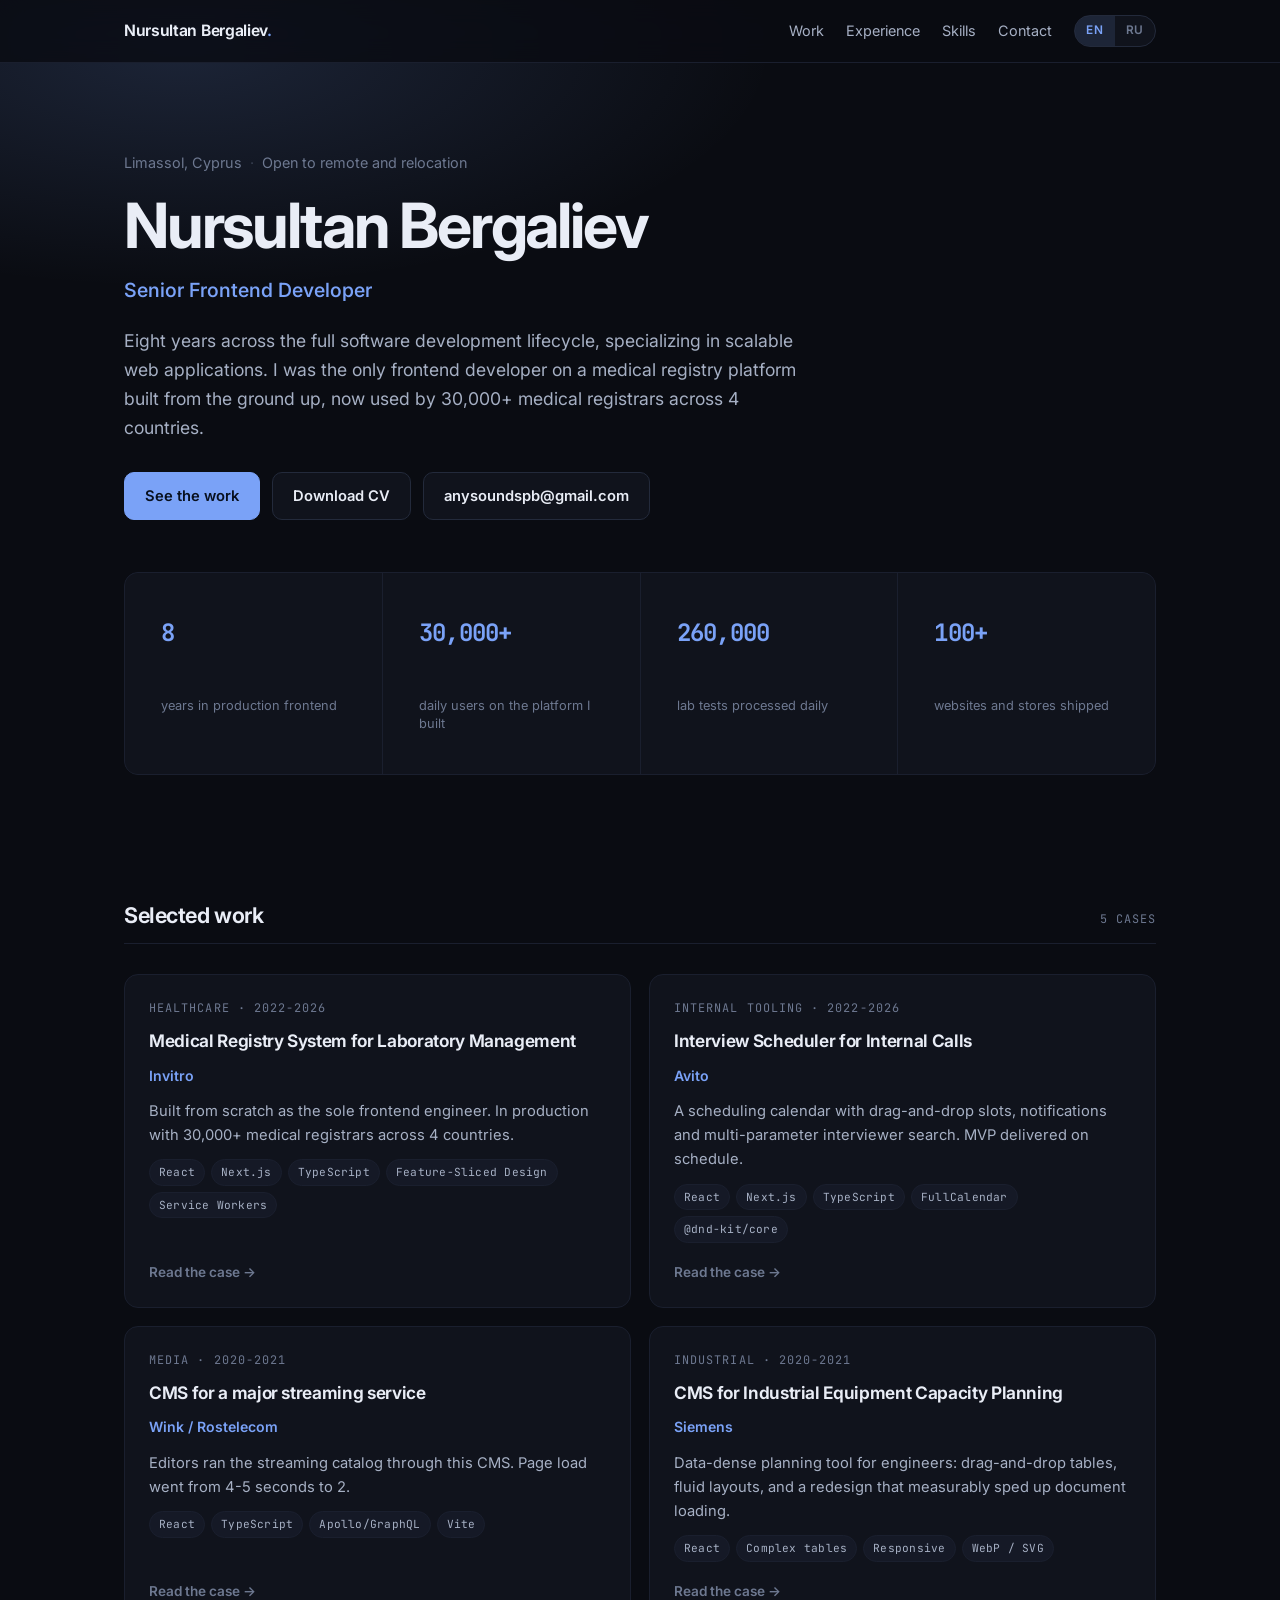
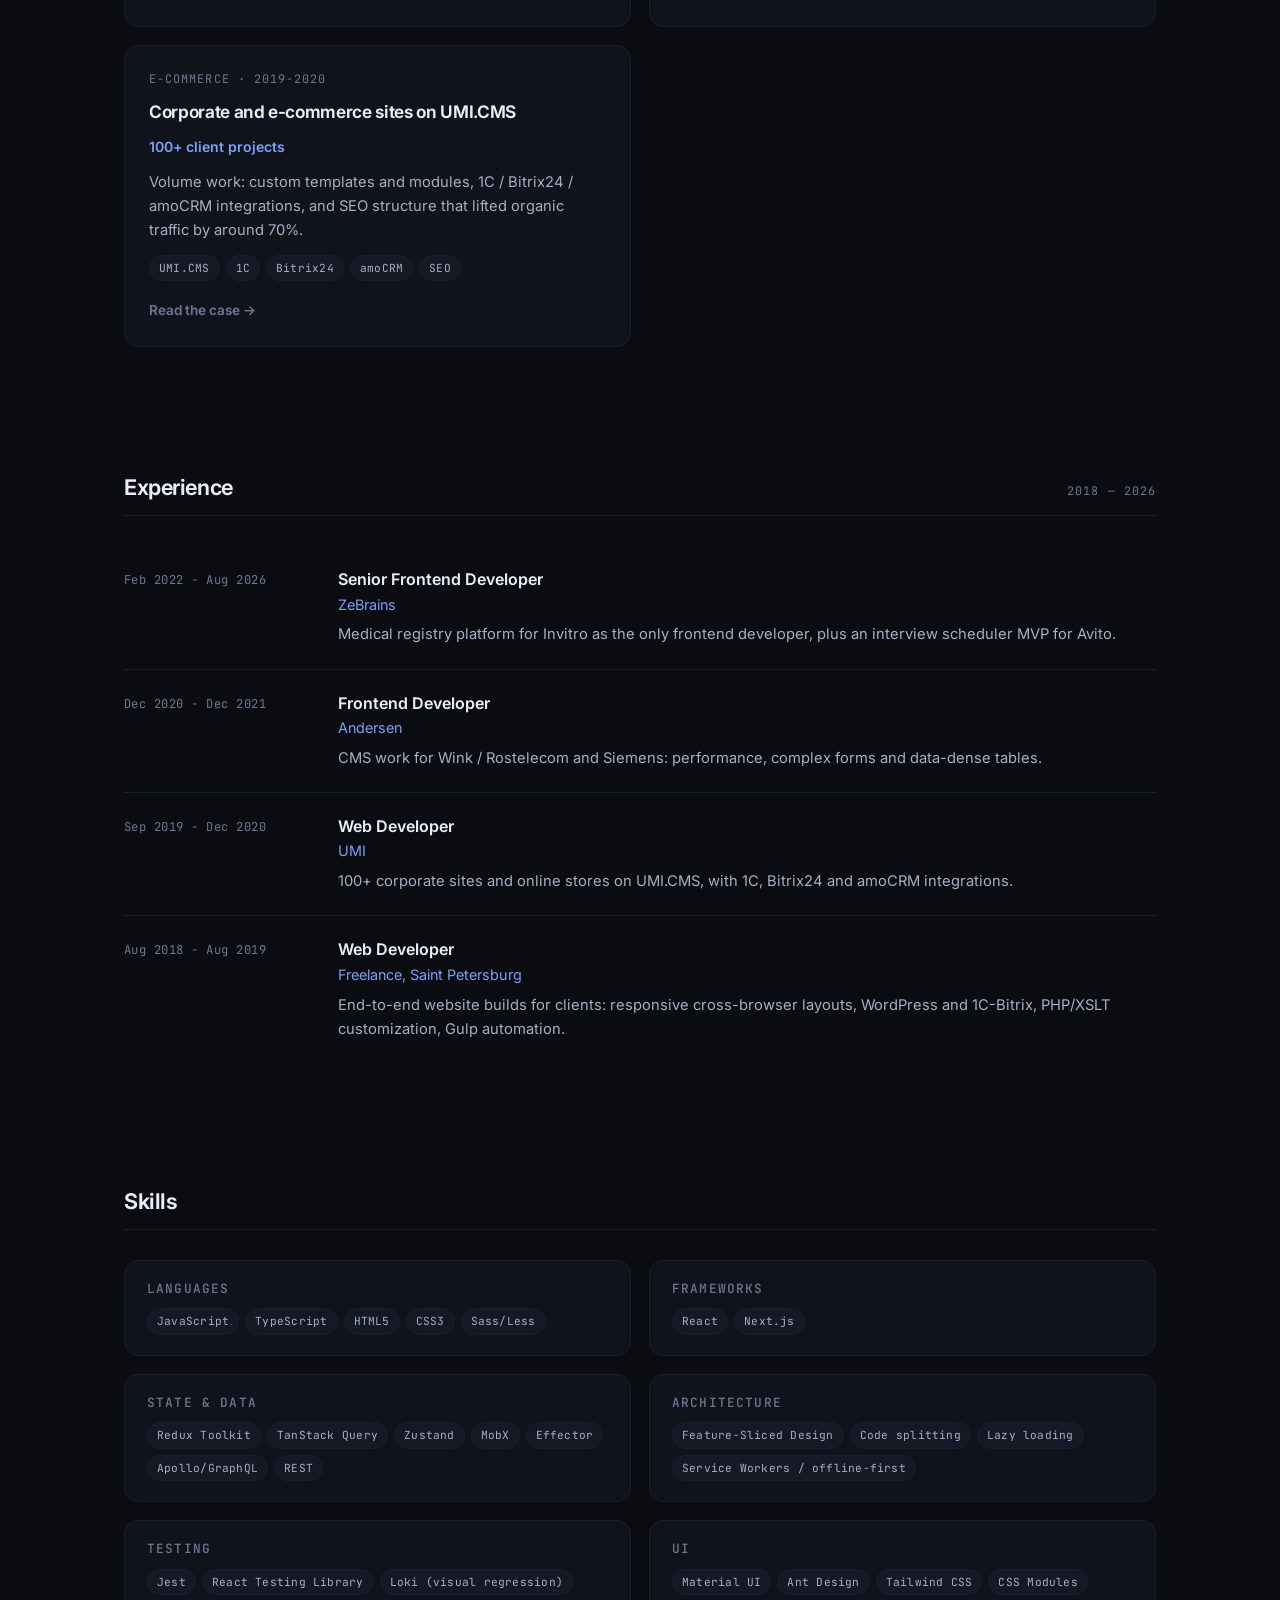
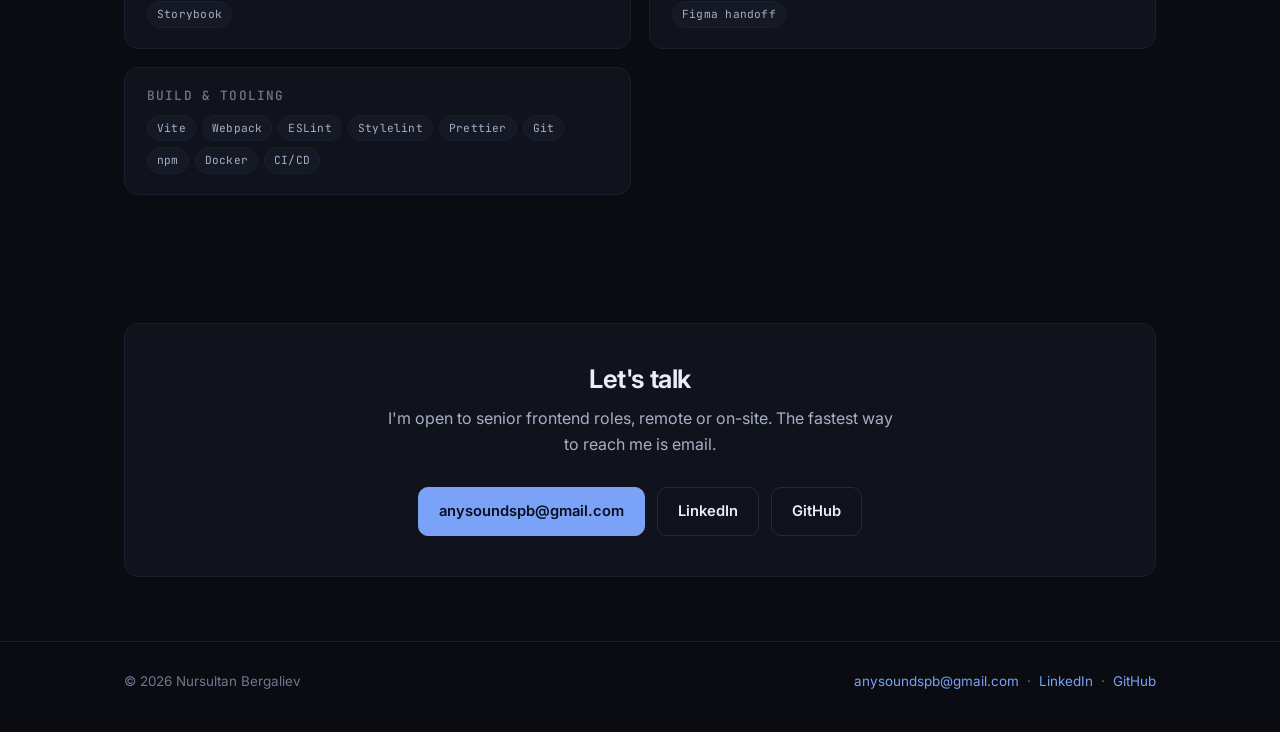
==== index.html @ 17e2557d "Portfolio site: home plus 5 case pages, dark theme, EN/RU" ====
<!doctype html>
<html lang="en" data-title-en="Nursultan Bergaliev - Senior Frontend Developer" data-title-ru="Нурсултан Бергалиев - Senior Frontend-разработчик">
<head>
<meta charset="utf-8">
<meta name="viewport" content="width=device-width, initial-scale=1">
<title>Nursultan Bergaliev - Senior Frontend Developer</title>
<meta name="description" content="Senior Frontend Developer with 8 years of experience. React, Next.js, TypeScript. Built a medical registry platform used by 30,000+ registrars across 4 countries.">
<meta property="og:title" content="Nursultan Bergaliev - Senior Frontend Developer">
<meta property="og:description" content="Senior Frontend Developer with 8 years of experience. React, Next.js, TypeScript. Built a medical registry platform used by 30,000+ registrars across 4 countries.">
<meta property="og:type" content="website">
<meta name="theme-color" content="#0a0c12">
<link rel="icon" href="data:image/svg+xml,%3Csvg xmlns='http://www.w3.org/2000/svg' viewBox='0 0 32 32'%3E%3Crect width='32' height='32' rx='8' fill='%230a0c12'/%3E%3Ctext x='16' y='22' font-family='monospace' font-size='16' font-weight='700' fill='%237aa2f7' text-anchor='middle'%3ENB%3C/text%3E%3C/svg%3E">
<link rel="preconnect" href="https://fonts.googleapis.com">
<link rel="preconnect" href="https://fonts.gstatic.com" crossorigin>
<link rel="stylesheet" href="https://fonts.googleapis.com/css2?family=Inter:wght@400;500;600;700&family=JetBrains+Mono:wght@400;500;700&display=swap">
<link rel="stylesheet" href="assets/style.css">
</head>
<body>
<a class="skip" href="#main"><span data-lang="en">Skip to content</span><span data-lang="ru">К содержанию</span></a>
<header class="site-head">
  <div class="wrap">
    <a class="brand" href="index.html">Nursultan Bergaliev<span class="dot">.</span></a>
    <nav class="nav">
      <a href="index.html#work"><span data-lang="en">Work</span><span data-lang="ru">Проекты</span></a>
      <a href="index.html#experience"><span data-lang="en">Experience</span><span data-lang="ru">Опыт</span></a>
      <a href="index.html#skills"><span data-lang="en">Skills</span><span data-lang="ru">Навыки</span></a>
      <a class="keep" href="index.html#contact"><span data-lang="en">Contact</span><span data-lang="ru">Контакты</span></a>
      <div class="lang" role="group" aria-label="Language">
        <button type="button" data-set="en" aria-pressed="true">EN</button>
        <button type="button" data-set="ru" aria-pressed="false">RU</button>
      </div>
    </nav>
  </div>
</header>
<main id="main">

<div class="hero">
  <div class="wrap">
    <div class="meta-line">
      <span><span data-lang="en">Limassol, Cyprus</span><span data-lang="ru">Лимассол, Кипр</span></span><span class="sep">·</span>
      <span><span data-lang="en">Open to remote and relocation</span><span data-lang="ru">Открыт к удалёнке и релокации</span></span>
    </div>
    <h1>Nursultan Bergaliev</h1>
    <div data-lang="en" class="role">Senior Frontend Developer</div><div data-lang="ru" class="role">Senior Frontend-разработчик</div>
    <p data-lang="en" class="pitch">Eight years across the full software development lifecycle, specializing in scalable web applications. I was the only frontend developer on a medical registry platform built from the ground up, now used by 30,000+ medical registrars across 4 countries.</p><p data-lang="ru" class="pitch">Восемь лет во всём цикле разработки, специализация - масштабируемые веб-приложения. Был единственным фронтенд-разработчиком медицинской регистратуры, построенной с нуля: сейчас ей пользуются более 30 000 медрегистраторов в 4 странах.</p>
    <div class="cta">
      <a class="btn btn-primary" href="#work"><span data-lang="en">See the work</span><span data-lang="ru">Смотреть проекты</span></a>
      <a class="btn" href="Nursultan_Bergaliev_CV.pdf" download><span data-lang="en">Download CV</span><span data-lang="ru">Скачать резюме</span></a>
      <a class="btn" href="mailto:anysoundspb@gmail.com">anysoundspb@gmail.com</a>
    </div>
    <div class="stats">
      <div><div class="v">8</div><div class="l"><span data-lang="en">years in production frontend</span><span data-lang="ru">лет в продакшен-фронтенде</span></div></div>
      <div><div class="v"><span data-lang="en">30,000+</span><span data-lang="ru">30 000+</span></div><div class="l"><span data-lang="en">daily users on the platform I built</span><span data-lang="ru">пользователей у платформы, которую построил</span></div></div>
      <div><div class="v"><span data-lang="en">260,000</span><span data-lang="ru">260 000</span></div><div class="l"><span data-lang="en">lab tests processed daily</span><span data-lang="ru">лабораторных тестов в день</span></div></div>
      <div><div class="v">100+</div><div class="l"><span data-lang="en">websites and stores shipped</span><span data-lang="ru">сайтов и магазинов запущено</span></div></div></div>
  </div>
</div>

<section id="work">
  <div class="wrap">
    <div class="sec-head">
      <h2><span data-lang="en">Selected work</span><span data-lang="ru">Избранные проекты</span></h2>
      <span class="mono">5 <span data-lang="en">cases</span><span data-lang="ru">кейсов</span></span>
    </div>
    <div class="cards">
      <a class="card" href="work/invitro.html">
        <span class="mono"><span data-lang="en">Healthcare · 2022-2026</span><span data-lang="ru">Медицина · 2022-2026</span></span>
        <h3 data-lang="en">Medical Registry System for Laboratory Management</h3><h3 data-lang="ru">Медицинская регистратура для лабораторной сети</h3>
        <span class="client">Invitro</span>
        <p data-lang="en">Built from scratch as the sole frontend engineer. In production with 30,000+ medical registrars across 4 countries.</p><p data-lang="ru">Построена с нуля, фронтенд целиком на мне. В проде у 30 000+ медрегистраторов в 4 странах.</p>
        <div class="chips"><span class="chip">React</span><span class="chip">Next.js</span><span class="chip">TypeScript</span><span class="chip">Feature-Sliced Design</span><span class="chip">Service Workers</span></div>
        <span class="more"><span data-lang="en">Read the case</span><span data-lang="ru">Читать кейс</span> <span>&rarr;</span></span>
      </a>
      <a class="card" href="work/avito.html">
        <span class="mono"><span data-lang="en">Internal tooling · 2022-2026</span><span data-lang="ru">Внутренний инструмент · 2022-2026</span></span>
        <h3 data-lang="en">Interview Scheduler for Internal Calls</h3><h3 data-lang="ru">Планировщик интервью для внутренних созвонов</h3>
        <span class="client">Avito</span>
        <p data-lang="en">A scheduling calendar with drag-and-drop slots, notifications and multi-parameter interviewer search. MVP delivered on schedule.</p><p data-lang="ru">Календарь планирования со слотами через drag-and-drop, уведомлениями и многопараметрическим поиском интервьюеров. MVP сдан в срок.</p>
        <div class="chips"><span class="chip">React</span><span class="chip">Next.js</span><span class="chip">TypeScript</span><span class="chip">FullCalendar</span><span class="chip">@dnd-kit/core</span></div>
        <span class="more"><span data-lang="en">Read the case</span><span data-lang="ru">Читать кейс</span> <span>&rarr;</span></span>
      </a>
      <a class="card" href="work/wink.html">
        <span class="mono"><span data-lang="en">Media · 2020-2021</span><span data-lang="ru">Медиа · 2020-2021</span></span>
        <h3 data-lang="en">CMS for a major streaming service</h3><h3 data-lang="ru">CMS для крупного стримингового сервиса</h3>
        <span class="client">Wink / Rostelecom</span>
        <p data-lang="en">Editors ran the streaming catalog through this CMS. Page load went from 4-5 seconds to 2.</p><p data-lang="ru">Редакторы вели каталог стриминга через эту CMS. Загрузка страницы упала с 4-5 секунд до 2.</p>
        <div class="chips"><span class="chip">React</span><span class="chip">TypeScript</span><span class="chip">Apollo/GraphQL</span><span class="chip">Vite</span></div>
        <span class="more"><span data-lang="en">Read the case</span><span data-lang="ru">Читать кейс</span> <span>&rarr;</span></span>
      </a>
      <a class="card" href="work/siemens.html">
        <span class="mono"><span data-lang="en">Industrial · 2020-2021</span><span data-lang="ru">Промышленность · 2020-2021</span></span>
        <h3 data-lang="en">CMS for Industrial Equipment Capacity Planning</h3><h3 data-lang="ru">CMS для планирования мощностей промышленного оборудования</h3>
        <span class="client">Siemens</span>
        <p data-lang="en">Data-dense planning tool for engineers: drag-and-drop tables, fluid layouts, and a redesign that measurably sped up document loading.</p><p data-lang="ru">Плотный по данным инструмент планирования для инженеров: таблицы с drag-and-drop, резиновые макеты и редизайн, который заметно ускорил загрузку документов.</p>
        <div class="chips"><span class="chip">React</span><span class="chip">Complex tables</span><span class="chip">Responsive</span><span class="chip">WebP / SVG</span></div>
        <span class="more"><span data-lang="en">Read the case</span><span data-lang="ru">Читать кейс</span> <span>&rarr;</span></span>
      </a>
      <a class="card" href="work/umi.html">
        <span class="mono"><span data-lang="en">E-commerce · 2019-2020</span><span data-lang="ru">E-commerce · 2019-2020</span></span>
        <h3 data-lang="en">Corporate and e-commerce sites on UMI.CMS</h3><h3 data-lang="ru">Корпоративные сайты и магазины на UMI.CMS</h3>
        <span class="client"><span data-lang="en">100+ client projects</span><span data-lang="ru">100+ клиентских проектов</span></span>
        <p data-lang="en">Volume work: custom templates and modules, 1C / Bitrix24 / amoCRM integrations, and SEO structure that lifted organic traffic by around 70%.</p><p data-lang="ru">Поток проектов: кастомные шаблоны и модули, интеграции с 1С, Bitrix24 и amoCRM, SEO-структура, поднявшая органический трафик примерно на 70%.</p>
        <div class="chips"><span class="chip">UMI.CMS</span><span class="chip">1C</span><span class="chip">Bitrix24</span><span class="chip">amoCRM</span><span class="chip">SEO</span></div>
        <span class="more"><span data-lang="en">Read the case</span><span data-lang="ru">Читать кейс</span> <span>&rarr;</span></span>
      </a>
    </div>
  </div>
</section>

<section id="experience">
  <div class="wrap">
    <div class="sec-head">
      <h2><span data-lang="en">Experience</span><span data-lang="ru">Опыт работы</span></h2>
      <span class="mono">2018 &mdash; 2026</span>
    </div>
    <div class="tl">
      <div class="tl-item">
        <div class="tl-when"><span data-lang="en">Feb 2022 - Aug 2026</span><span data-lang="ru">Фев 2022 - авг 2026</span></div>
        <div>
          <div data-lang="en" class="tl-role">Senior Frontend Developer</div><div data-lang="ru" class="tl-role">Senior Frontend-разработчик</div>
          <div class="tl-co">ZeBrains</div>
          <div data-lang="en" class="tl-note">Medical registry platform for Invitro as the only frontend developer, plus an interview scheduler MVP for Avito.</div><div data-lang="ru" class="tl-note">Медицинская регистратура для «Инвитро» - единственным фронтендером, плюс MVP планировщика интервью для Avito.</div>
        </div>
      </div>
      <div class="tl-item">
        <div class="tl-when"><span data-lang="en">Dec 2020 - Dec 2021</span><span data-lang="ru">Дек 2020 - дек 2021</span></div>
        <div>
          <div data-lang="en" class="tl-role">Frontend Developer</div><div data-lang="ru" class="tl-role">Frontend-разработчик</div>
          <div class="tl-co">Andersen</div>
          <div data-lang="en" class="tl-note">CMS work for Wink / Rostelecom and Siemens: performance, complex forms and data-dense tables.</div><div data-lang="ru" class="tl-note">CMS для Wink / «Ростелеком» и Siemens: производительность, сложные формы и плотные таблицы.</div>
        </div>
      </div>
      <div class="tl-item">
        <div class="tl-when"><span data-lang="en">Sep 2019 - Dec 2020</span><span data-lang="ru">Сен 2019 - дек 2020</span></div>
        <div>
          <div data-lang="en" class="tl-role">Web Developer</div><div data-lang="ru" class="tl-role">Веб-разработчик</div>
          <div class="tl-co">UMI</div>
          <div data-lang="en" class="tl-note">100+ corporate sites and online stores on UMI.CMS, with 1C, Bitrix24 and amoCRM integrations.</div><div data-lang="ru" class="tl-note">100+ корпоративных сайтов и магазинов на UMI.CMS с интеграциями 1С, Bitrix24 и amoCRM.</div>
        </div>
      </div>
      <div class="tl-item">
        <div class="tl-when"><span data-lang="en">Aug 2018 - Aug 2019</span><span data-lang="ru">Авг 2018 - авг 2019</span></div>
        <div>
          <div data-lang="en" class="tl-role">Web Developer</div><div data-lang="ru" class="tl-role">Веб-разработчик</div>
          <div data-lang="en" class="tl-co">Freelance, Saint Petersburg</div><div data-lang="ru" class="tl-co">Фриланс, Санкт-Петербург</div>
          <div data-lang="en" class="tl-note">End-to-end website builds for clients: responsive cross-browser layouts, WordPress and 1C-Bitrix, PHP/XSLT customization, Gulp automation.</div><div data-lang="ru" class="tl-note">Сайты под ключ для клиентов: адаптивная кроссбраузерная вёрстка, WordPress и 1С-Битрикс, доработки на PHP/XSLT, автоматизация на Gulp.</div>
        </div>
      </div>
    </div>
  </div>
</section>

<section id="skills">
  <div class="wrap">
    <div class="sec-head">
      <h2><span data-lang="en">Skills</span><span data-lang="ru">Навыки</span></h2>
    </div>
    <div class="skills">
      <div class="skill-group">
        <h3 data-lang="en">Languages</h3><h3 data-lang="ru">Языки</h3>
        <div class="chips"><span class="chip">JavaScript</span><span class="chip">TypeScript</span><span class="chip">HTML5</span><span class="chip">CSS3</span><span class="chip">Sass/Less</span></div>
      </div>
      <div class="skill-group">
        <h3 data-lang="en">Frameworks</h3><h3 data-lang="ru">Фреймворки</h3>
        <div class="chips"><span class="chip">React</span><span class="chip">Next.js</span></div>
      </div>
      <div class="skill-group">
        <h3 data-lang="en">State &amp; data</h3><h3 data-lang="ru">Состояние и данные</h3>
        <div class="chips"><span class="chip">Redux Toolkit</span><span class="chip">TanStack Query</span><span class="chip">Zustand</span><span class="chip">MobX</span><span class="chip">Effector</span><span class="chip">Apollo/GraphQL</span><span class="chip">REST</span></div>
      </div>
      <div class="skill-group">
        <h3 data-lang="en">Architecture</h3><h3 data-lang="ru">Архитектура</h3>
        <div class="chips"><span class="chip">Feature-Sliced Design</span><span class="chip">Code splitting</span><span class="chip">Lazy loading</span><span class="chip">Service Workers / offline-first</span></div>
      </div>
      <div class="skill-group">
        <h3 data-lang="en">Testing</h3><h3 data-lang="ru">Тестирование</h3>
        <div class="chips"><span class="chip">Jest</span><span class="chip">React Testing Library</span><span class="chip">Loki (visual regression)</span><span class="chip">Storybook</span></div>
      </div>
      <div class="skill-group">
        <h3 data-lang="en">UI</h3><h3 data-lang="ru">UI</h3>
        <div class="chips"><span class="chip">Material UI</span><span class="chip">Ant Design</span><span class="chip">Tailwind CSS</span><span class="chip">CSS Modules</span><span class="chip">Figma handoff</span></div>
      </div>
      <div class="skill-group">
        <h3 data-lang="en">Build &amp; tooling</h3><h3 data-lang="ru">Сборка и тулинг</h3>
        <div class="chips"><span class="chip">Vite</span><span class="chip">Webpack</span><span class="chip">ESLint</span><span class="chip">Stylelint</span><span class="chip">Prettier</span><span class="chip">Git</span><span class="chip">npm</span><span class="chip">Docker</span><span class="chip">CI/CD</span></div>
      </div>
    </div>
  </div>
</section>

<section id="contact">
  <div class="wrap">
    <div class="contact-box">
      <h2><span data-lang="en">Let's talk</span><span data-lang="ru">Давайте поговорим</span></h2>
      <p><span data-lang="en">I'm open to senior frontend roles, remote or on-site. The fastest way to reach me is email.</span><span data-lang="ru">Открыт к senior-позициям во фронтенде, удалённо или в офисе. Быстрее всего ответить на письмо.</span></p>
      <div class="cta" style="justify-content:center">
        <a class="btn btn-primary" href="mailto:anysoundspb@gmail.com">anysoundspb@gmail.com</a>
        <a class="btn" href="https://www.linkedin.com/in/nursultan-bergaliev-607647428/" rel="noopener">LinkedIn</a>
        <a class="btn" href="https://github.com/anysound" rel="noopener">GitHub</a>
      </div>
    </div>
  </div>
</section>

</main>
<footer class="site-foot">
  <div class="wrap">
    <span>&copy; 2026 Nursultan Bergaliev</span>
    <span><a href="mailto:anysoundspb@gmail.com">anysoundspb@gmail.com</a> &nbsp;·&nbsp; <a href="https://www.linkedin.com/in/nursultan-bergaliev-607647428/" rel="noopener">LinkedIn</a> &nbsp;·&nbsp; <a href="https://github.com/anysound" rel="noopener">GitHub</a></span>
  </div>
</footer>
<script src="assets/site.js"></script>
</body>
</html>
---- assets/style.css ----
/* Nursultan Bergaliev - portfolio. Dark theme, EN/RU. */

:root {
  --bg: #0a0c12;
  --bg-elev: #10131c;
  --bg-elev-2: #151926;
  --line: #232a3b;
  --line-soft: #1a1f2e;
  --fg: #e9edf6;
  --fg-2: #a6b0c4;
  --fg-3: #6d7890;
  --accent: #7aa2f7;
  --accent-soft: rgba(122, 162, 247, 0.12);
  --accent-line: rgba(122, 162, 247, 0.35);
  --radius: 14px;
  --maxw: 1080px;
  --sans: "Inter", -apple-system, BlinkMacSystemFont, "Segoe UI", Roboto, Helvetica, Arial, sans-serif;
  --mono: "JetBrains Mono", ui-monospace, SFMono-Regular, Menlo, Consolas, monospace;
  color-scheme: dark;
}

* { box-sizing: border-box; }

html { scroll-behavior: smooth; }
@media (prefers-reduced-motion: reduce) {
  html { scroll-behavior: auto; }
  *, *::before, *::after { animation-duration: 0.01ms !important; transition-duration: 0.01ms !important; }
}

body {
  margin: 0;
  background: var(--bg);
  color: var(--fg);
  font-family: var(--sans);
  font-size: 16px;
  line-height: 1.65;
  -webkit-font-smoothing: antialiased;
  overflow-x: hidden;
}

/* language switching */
html[lang="en"] [data-lang="ru"],
html[lang="ru"] [data-lang="en"] { display: none !important; }

a { color: var(--accent); text-decoration: none; }
a:hover { text-decoration: underline; }
h1, h2, h3, h4 { line-height: 1.2; letter-spacing: -0.02em; margin: 0; font-weight: 650; }
p { margin: 0 0 1em; }
ul { margin: 0; padding: 0; list-style: none; }

.wrap { width: 100%; max-width: var(--maxw); margin: 0 auto; padding: 0 24px; }
.mono { font-family: var(--mono); font-size: 0.74rem; letter-spacing: 0.09em; text-transform: uppercase; color: var(--fg-3); }

:focus-visible { outline: 2px solid var(--accent); outline-offset: 3px; border-radius: 4px; }

.skip {
  position: absolute; left: -9999px; top: 0; z-index: 100;
  background: var(--accent); color: #0a0c12; padding: 10px 16px; border-radius: 0 0 8px 0; font-weight: 600;
}
.skip:focus { left: 0; }

/* ---------- header ---------- */
.site-head {
  position: sticky; top: 0; z-index: 50;
  background: rgba(10, 12, 18, 0.82);
  backdrop-filter: saturate(150%) blur(12px);
  -webkit-backdrop-filter: saturate(150%) blur(12px);
  border-bottom: 1px solid var(--line-soft);
}
.site-head .wrap { display: flex; align-items: center; gap: 20px; height: 62px; }
.brand { font-weight: 650; letter-spacing: -0.02em; color: var(--fg); font-size: 0.98rem; white-space: nowrap; }
.brand:hover { text-decoration: none; color: var(--accent); }
.brand .dot { color: var(--accent); }
.nav { display: flex; gap: 22px; margin-left: auto; align-items: center; }
.nav a { color: var(--fg-2); font-size: 0.9rem; }
.nav a:hover { color: var(--fg); text-decoration: none; }

.lang {
  display: inline-flex; border: 1px solid var(--line); border-radius: 999px; overflow: hidden; background: var(--bg-elev);
}
.lang button {
  font: inherit; font-size: 0.74rem; font-weight: 600; letter-spacing: 0.06em;
  padding: 5px 11px; border: 0; background: transparent; color: var(--fg-3); cursor: pointer;
  transition: color 0.15s, background 0.15s;
}
.lang button[aria-pressed="true"] { background: var(--accent-soft); color: var(--accent); }
.lang button:hover { color: var(--fg); }

@media (max-width: 700px) {
  .nav { gap: 14px; }
  .nav a { display: none; }
  .nav a.keep { display: inline; }
}

/* ---------- hero ---------- */
.hero { position: relative; padding: 88px 0 64px; }
.hero::before {
  content: ""; position: absolute; inset: -200px 0 auto -10%; height: 620px; pointer-events: none; z-index: -1;
  background: radial-gradient(60% 55% at 22% 30%, rgba(122, 162, 247, 0.16), transparent 70%);
}
.hero h1 { font-size: clamp(2.3rem, 6.4vw, 3.9rem); letter-spacing: -0.035em; margin: 14px 0 10px; font-weight: 700; }
.hero .role { color: var(--accent); font-size: clamp(1rem, 2.4vw, 1.22rem); font-weight: 550; margin-bottom: 20px; }
.hero .pitch { color: var(--fg-2); font-size: clamp(1rem, 2vw, 1.1rem); max-width: 62ch; }
.meta-line { color: var(--fg-3); font-size: 0.9rem; display: flex; gap: 8px; flex-wrap: wrap; align-items: center; }
.meta-line .sep { opacity: 0.4; }

.cta { display: flex; gap: 12px; flex-wrap: wrap; margin-top: 30px; }
.btn {
  display: inline-flex; align-items: center; gap: 8px;
  padding: 11px 20px; border-radius: 10px; font-size: 0.92rem; font-weight: 600;
  border: 1px solid var(--line); color: var(--fg); background: var(--bg-elev);
  transition: border-color 0.16s, background 0.16s, transform 0.16s;
}
.btn:hover { text-decoration: none; border-color: var(--accent-line); background: var(--bg-elev-2); transform: translateY(-1px); }
.btn-primary { background: var(--accent); border-color: var(--accent); color: #08101f; }
.btn-primary:hover { background: #93b4ff; border-color: #93b4ff; color: #08101f; }

.stats { display: grid; grid-template-columns: repeat(4, 1fr); gap: 1px; background: var(--line-soft); border: 1px solid var(--line-soft); border-radius: var(--radius); overflow: hidden; margin-top: 52px; }
.stats div { background: var(--bg-elev); padding: 20px 18px; }
.stats .v { font-size: 1.5rem; font-weight: 680; letter-spacing: -0.03em; color: var(--accent); font-family: var(--mono); }
.stats .l { color: var(--fg-3); font-size: 0.8rem; line-height: 1.45; margin-top: 4px; }
@media (max-width: 760px) { .stats { grid-template-columns: repeat(2, 1fr); } }

/* ---------- sections ---------- */
section { padding: 64px 0; }
.sec-head { display: flex; align-items: baseline; gap: 16px; margin-bottom: 30px; padding-bottom: 14px; border-bottom: 1px solid var(--line-soft); }
.sec-head h2 { font-size: 1.35rem; }
.sec-head .mono { margin-left: auto; }

/* ---------- work cards ---------- */
.cards { display: grid; grid-template-columns: repeat(2, 1fr); gap: 18px; }
@media (max-width: 800px) { .cards { grid-template-columns: 1fr; } }

.card {
  display: flex; flex-direction: column; gap: 12px;
  background: var(--bg-elev); border: 1px solid var(--line-soft); border-radius: var(--radius);
  padding: 24px; color: var(--fg);
  transition: border-color 0.18s, transform 0.18s, background 0.18s;
}
.card:hover { text-decoration: none; border-color: var(--accent-line); background: var(--bg-elev-2); transform: translateY(-2px); }
.card h3 { font-size: 1.08rem; }
.card .client { color: var(--accent); font-weight: 600; font-size: 0.88rem; }
.card p { color: var(--fg-2); font-size: 0.92rem; margin: 0; }
.card .more { margin-top: auto; padding-top: 6px; color: var(--fg-3); font-size: 0.85rem; font-weight: 600; }
.card:hover .more { color: var(--accent); }
.card .more span { transition: transform 0.18s; display: inline-block; }
.card:hover .more span { transform: translateX(4px); }

.chips { display: flex; flex-wrap: wrap; gap: 6px; }
.chip {
  font-family: var(--mono); font-size: 0.7rem; letter-spacing: 0.02em;
  color: var(--fg-2); background: var(--bg-elev-2); border: 1px solid var(--line-soft);
  padding: 3px 9px; border-radius: 999px; white-space: nowrap;
}

/* ---------- timeline ---------- */
.tl { display: grid; gap: 2px; }
.tl-item {
  display: grid; grid-template-columns: 190px 1fr; gap: 24px;
  padding: 20px 0; border-top: 1px solid var(--line-soft);
}
.tl-item:first-child { border-top: 0; }
.tl-when { color: var(--fg-3); font-family: var(--mono); font-size: 0.76rem; letter-spacing: 0.04em; padding-top: 4px; }
.tl-role { font-weight: 620; font-size: 1rem; }
.tl-co { color: var(--accent); font-size: 0.9rem; margin-bottom: 6px; }
.tl-note { color: var(--fg-2); font-size: 0.92rem; }
@media (max-width: 700px) { .tl-item { grid-template-columns: 1fr; gap: 8px; } .tl-when { padding-top: 0; } }

/* ---------- skills ---------- */
.skills { display: grid; grid-template-columns: repeat(2, 1fr); gap: 18px; }
@media (max-width: 800px) { .skills { grid-template-columns: 1fr; } }
.skill-group { background: var(--bg-elev); border: 1px solid var(--line-soft); border-radius: var(--radius); padding: 20px 22px; }
.skill-group h3 { font-size: 0.8rem; letter-spacing: 0.09em; text-transform: uppercase; color: var(--fg-3); font-family: var(--mono); margin-bottom: 12px; font-weight: 500; }

/* ---------- contact ---------- */
.contact-box {
  background: var(--bg-elev); border: 1px solid var(--line-soft); border-radius: var(--radius);
  padding: 40px; text-align: center;
}
.contact-box h2 { font-size: 1.6rem; margin-bottom: 10px; }
.contact-box p { color: var(--fg-2); max-width: 52ch; margin: 0 auto 24px; }

.site-foot { border-top: 1px solid var(--line-soft); padding: 28px 0 40px; color: var(--fg-3); font-size: 0.84rem; }
.site-foot .wrap { display: flex; gap: 16px; flex-wrap: wrap; justify-content: space-between; }

/* ---------- case page ---------- */
.case-head { padding: 56px 0 34px; border-bottom: 1px solid var(--line-soft); }
.back { color: var(--fg-3); font-size: 0.88rem; font-weight: 600; }
.back:hover { color: var(--accent); text-decoration: none; }
.case-head h1 { font-size: clamp(1.8rem, 4.4vw, 2.7rem); margin: 18px 0 14px; letter-spacing: -0.03em; }
.case-head .lede { color: var(--fg-2); font-size: 1.05rem; max-width: 62ch; }

.case-meta { display: grid; grid-template-columns: repeat(3, 1fr); gap: 1px; background: var(--line-soft); border: 1px solid var(--line-soft); border-radius: var(--radius); overflow: hidden; margin-top: 30px; }
.case-meta div { background: var(--bg-elev); padding: 16px 18px; }
.case-meta dt { font-family: var(--mono); font-size: 0.68rem; letter-spacing: 0.1em; text-transform: uppercase; color: var(--fg-3); margin-bottom: 5px; }
.case-meta dd { margin: 0; font-size: 0.92rem; font-weight: 550; }
@media (max-width: 700px) { .case-meta { grid-template-columns: 1fr; } }

.kpis { display: grid; grid-template-columns: repeat(auto-fit, minmax(190px, 1fr)); gap: 18px; margin: 44px 0; }
.kpi { border-left: 2px solid var(--accent-line); padding-left: 18px; }
.kpi .v { font-family: var(--mono); font-size: 1.7rem; font-weight: 680; color: var(--accent); letter-spacing: -0.03em; line-height: 1.1; }
.kpi .l { color: var(--fg-3); font-size: 0.85rem; margin-top: 4px; }

.prose { max-width: 72ch; }
.prose > p { color: var(--fg-2); font-size: 1.02rem; }
.block { margin-top: 40px; }
.block h2 { font-size: 1.1rem; margin-bottom: 14px; }
.block li { position: relative; padding-left: 22px; margin-bottom: 12px; color: var(--fg-2); font-size: 0.97rem; }
.block li::before {
  content: ""; position: absolute; left: 2px; top: 0.66em;
  width: 6px; height: 6px; border-radius: 50%; background: var(--accent); opacity: 0.75;
}

.result {
  margin-top: 44px; background: var(--accent-soft); border: 1px solid var(--accent-line);
  border-radius: var(--radius); padding: 22px 26px;
}
.result .mono { color: var(--accent); margin-bottom: 6px; }
.result p { margin: 0; font-size: 1.02rem; }

.stack-box { margin-top: 40px; padding-top: 26px; border-top: 1px solid var(--line-soft); }
.stack-box h2 { font-size: 0.8rem; letter-spacing: 0.09em; text-transform: uppercase; color: var(--fg-3); font-family: var(--mono); font-weight: 500; margin-bottom: 14px; }

.case-nav { display: flex; justify-content: space-between; gap: 18px; margin: 56px 0 0; padding-top: 26px; border-top: 1px solid var(--line-soft); flex-wrap: wrap; }
.case-nav a { color: var(--fg-2); font-size: 0.92rem; font-weight: 600; }
.case-nav a:hover { color: var(--accent); text-decoration: none; }
.case-nav .mono { display: block; margin-bottom: 2px; }

/* case pages read narrower than the home page */
body.case .wrap { max-width: 880px; }
body.case .case-head h1 { font-size: clamp(1.75rem, 4vw, 2.4rem); }
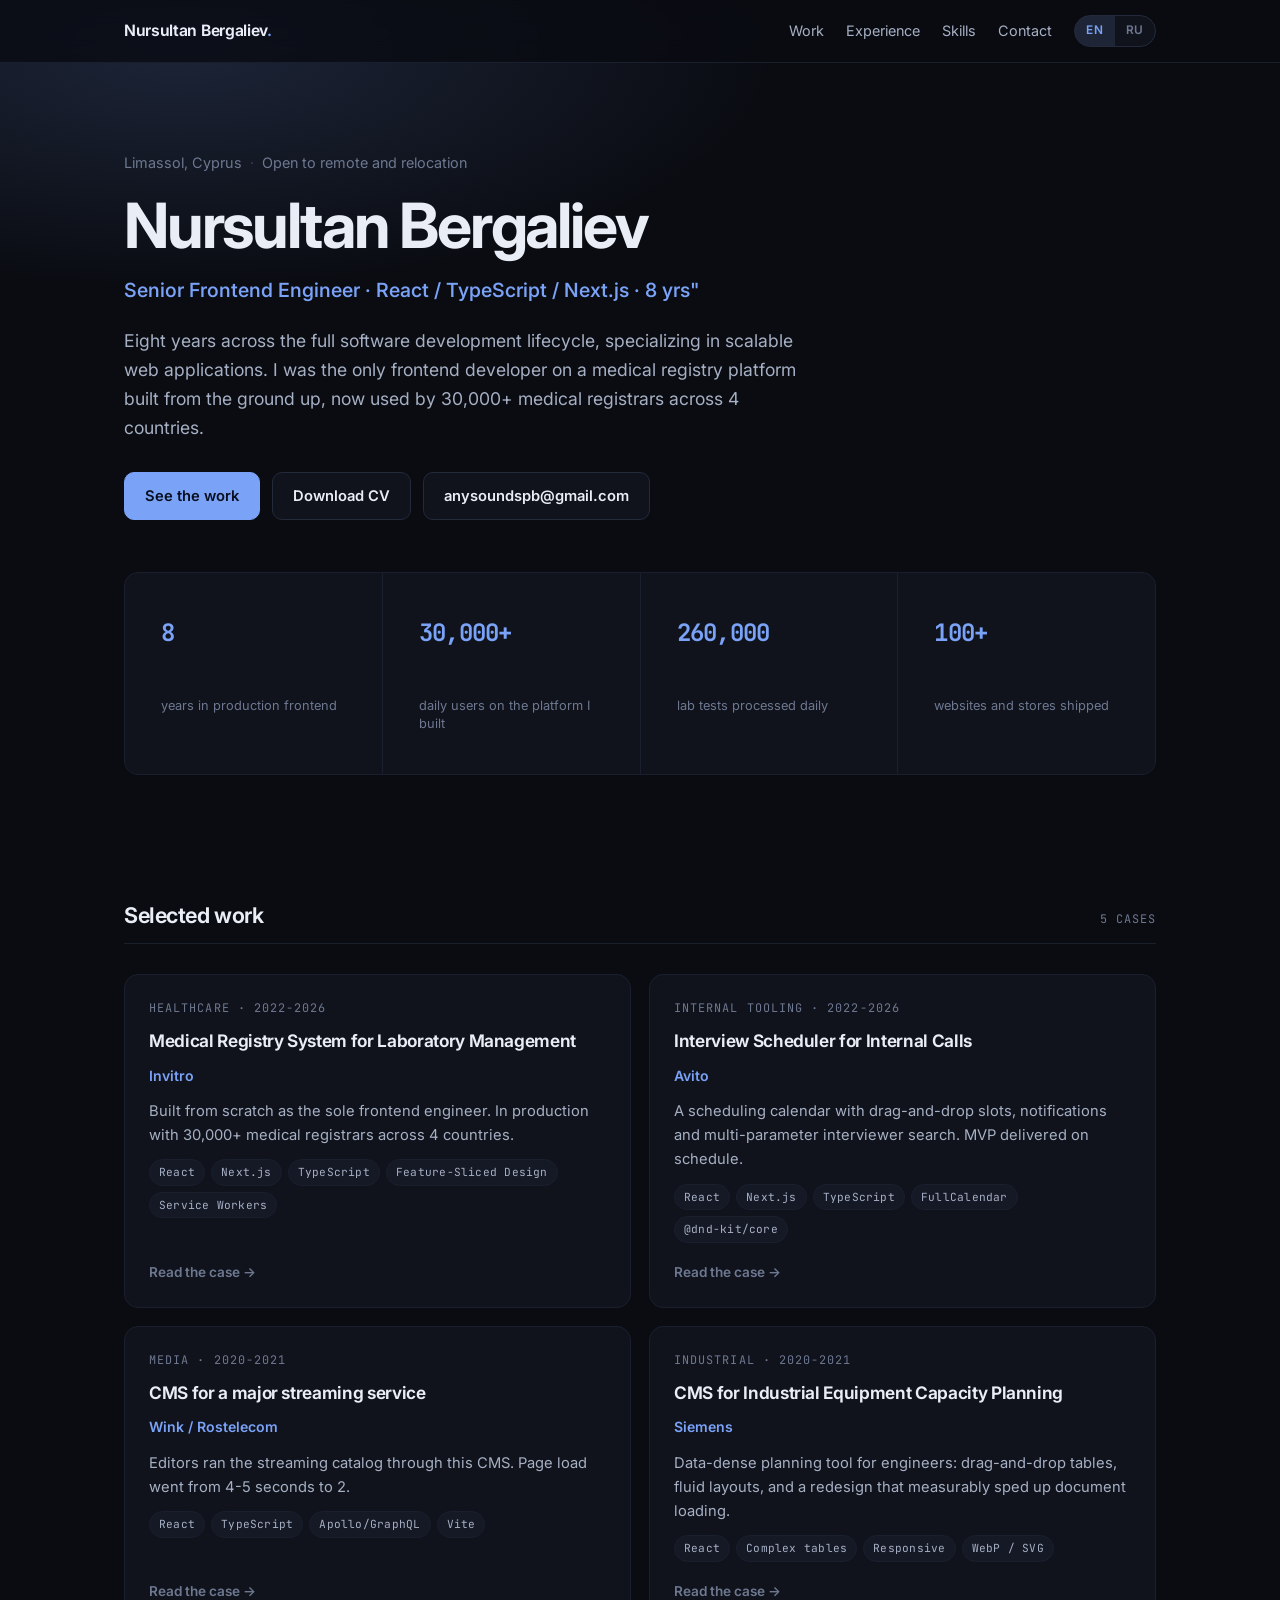
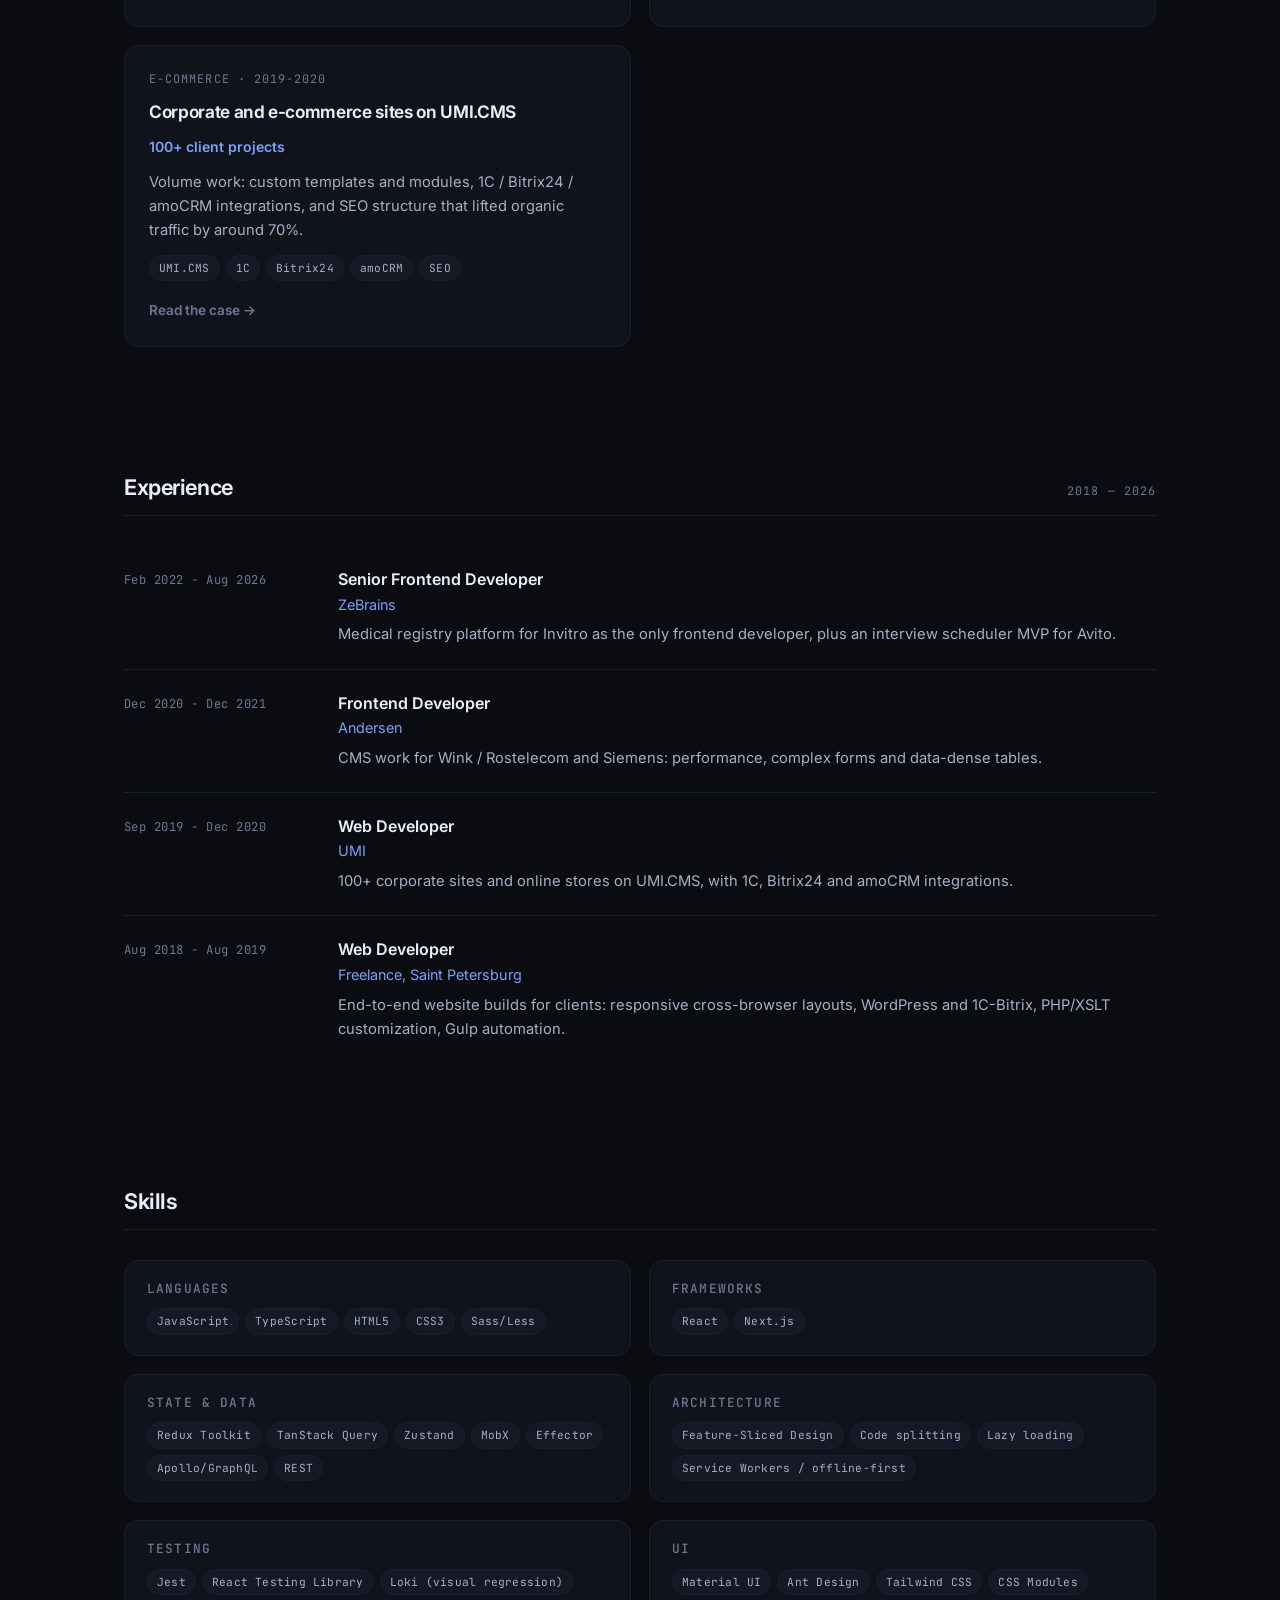
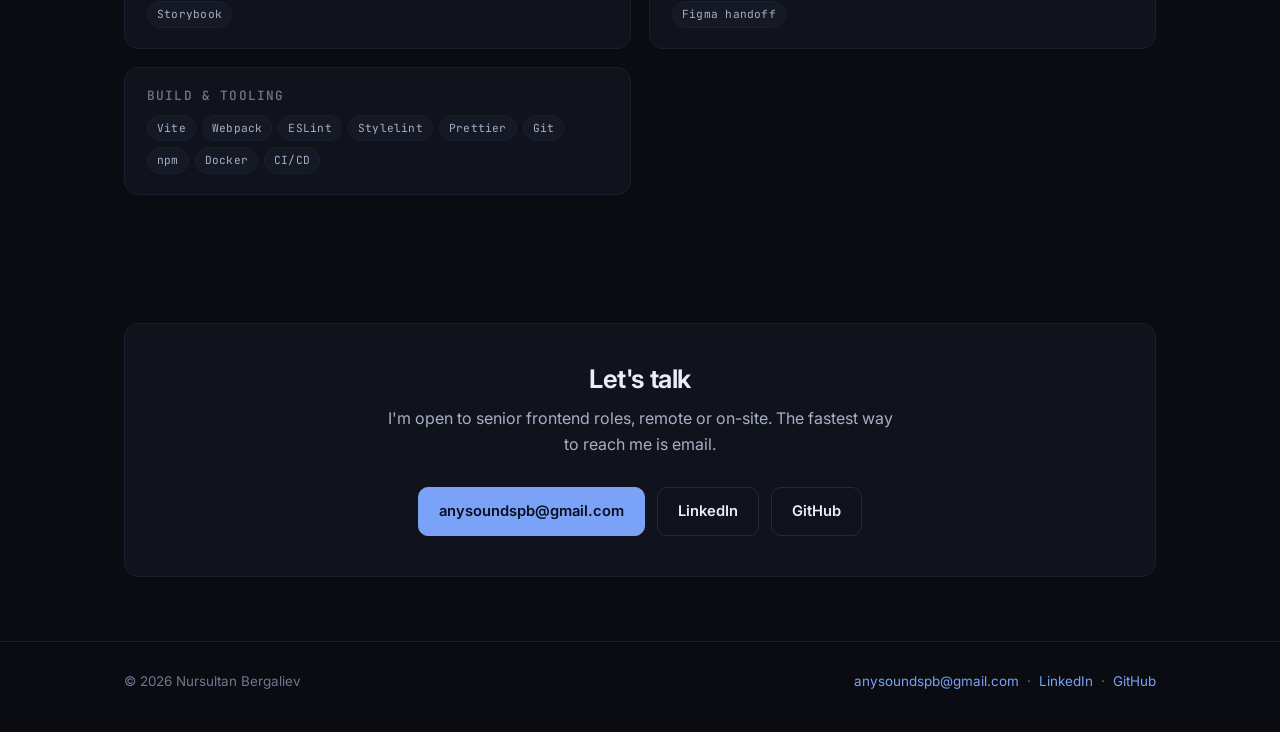
==== commit ca64cd5d: "Update index.html" ====
--- a/index.html
+++ b/index.html
@@ -41,7 +41,7 @@
       <span><span data-lang="en">Open to remote and relocation</span><span data-lang="ru">Открыт к удалёнке и релокации</span></span>
     </div>
     <h1>Nursultan Bergaliev</h1>
-    <div data-lang="en" class="role">Senior Frontend Developer</div><div data-lang="ru" class="role">Senior Frontend-разработчик</div>
+    <div data-lang="en" class="role">Senior Frontend Engineer · React / TypeScript / Next.js · 8 yrs"</div><div data-lang="ru" class="role">Senior Frontend-разработчик</div>
     <p data-lang="en" class="pitch">Eight years across the full software development lifecycle, specializing in scalable web applications. I was the only frontend developer on a medical registry platform built from the ground up, now used by 30,000+ medical registrars across 4 countries.</p><p data-lang="ru" class="pitch">Восемь лет во всём цикле разработки, специализация - масштабируемые веб-приложения. Был единственным фронтенд-разработчиком медицинской регистратуры, построенной с нуля: сейчас ей пользуются более 30 000 медрегистраторов в 4 странах.</p>
     <div class="cta">
       <a class="btn btn-primary" href="#work"><span data-lang="en">See the work</span><span data-lang="ru">Смотреть проекты</span></a>
